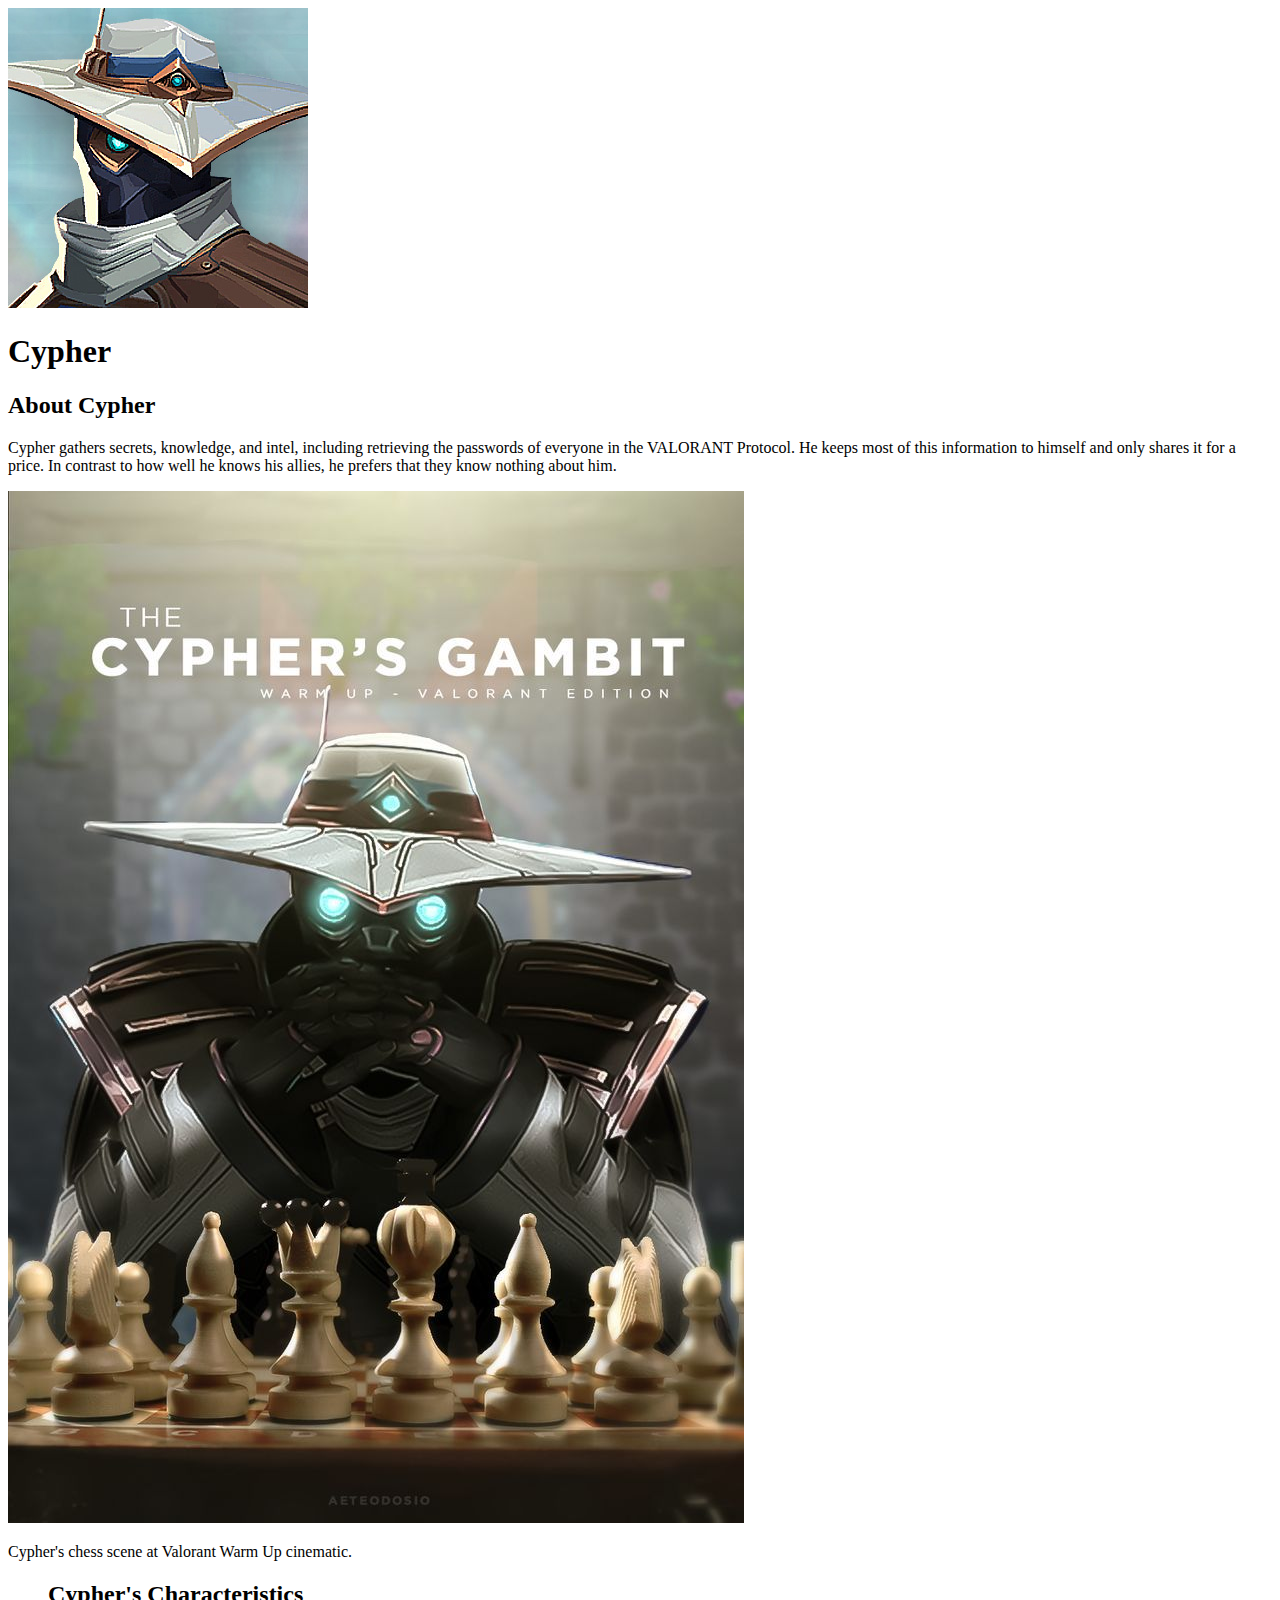
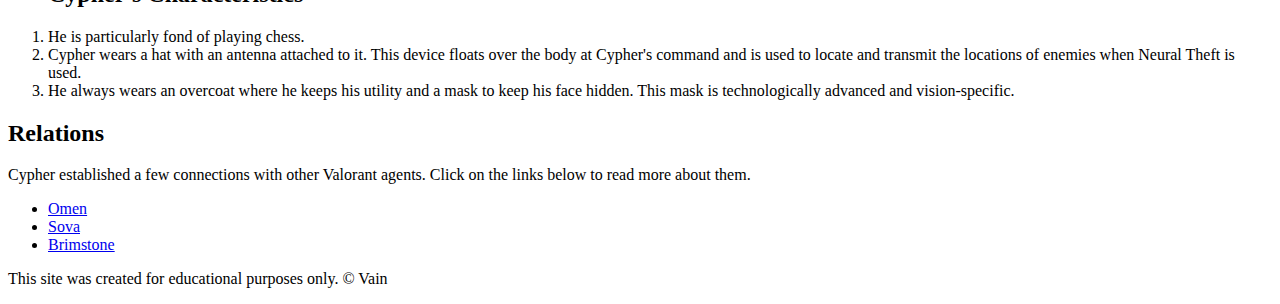
==== index.html @ 7d2cc9a7 "Added our character 's index.html file and a few images" ====
<!DOCTYPE html>
<html>
<head>
	<title>Cypher</title>
	<link rel="icon" href="img/cypher-avatar.jpeg">
</head>
<body>
	<!-- header element -->
	<header>
		<img src="img/cypher-avatar.jpeg">
		<h1>Cypher</h1>
	</header>

	<!-- main element -->
	<main>
		<h2>About Cypher</h2>
		<p>Cypher gathers secrets, knowledge, and intel, including retrieving the passwords of everyone in the VALORANT Protocol. He keeps most of this information to himself and only shares it for a price. In contrast to how well he knows his allies, he prefers that they know nothing about him.</p>
		<img src="img/cypher's-gambit.jpeg">
		<p>Cypher's chess scene at Valorant Warm Up cinematic.</p>
		<ol>
			<!-- Charateristics -->
			<h2>Cypher's Characteristics</h2>
			<li>He is particularly fond of playing chess.</li>
			<li>Cypher wears a hat with an antenna attached to it. This device floats over the body at Cypher's command and is used to locate and transmit the locations of enemies when Neural Theft is used.</li>
			<li>He always wears an overcoat where he keeps his utility and a mask to keep his face hidden. This mask is technologically advanced and vision-specific.</li>
		</ol>

		<!-- Relations -->
		<h2>Relations</h2>
		<p>Cypher established a few connections with other Valorant agents. Click on the links below to read more about them.</p>
		<ul>
			<li><a target="_blank" href="https://valorant.fandom.com/wiki/Omen">Omen</a></li>
			<li><a target="_blank" href="https://valorant.fandom.com/wiki/Sova">Sova</a></li>
			<li><a target="_blank" href="https://valorant.fandom.com/wiki/Brimstone">Brimstone</a></li>
		</ul>
	</main>

</body>
</html>
	<!-- Footer element -->
	<footer>
		<p>This site was created for educational purposes only. &copy; Vain</p>
	</footer>
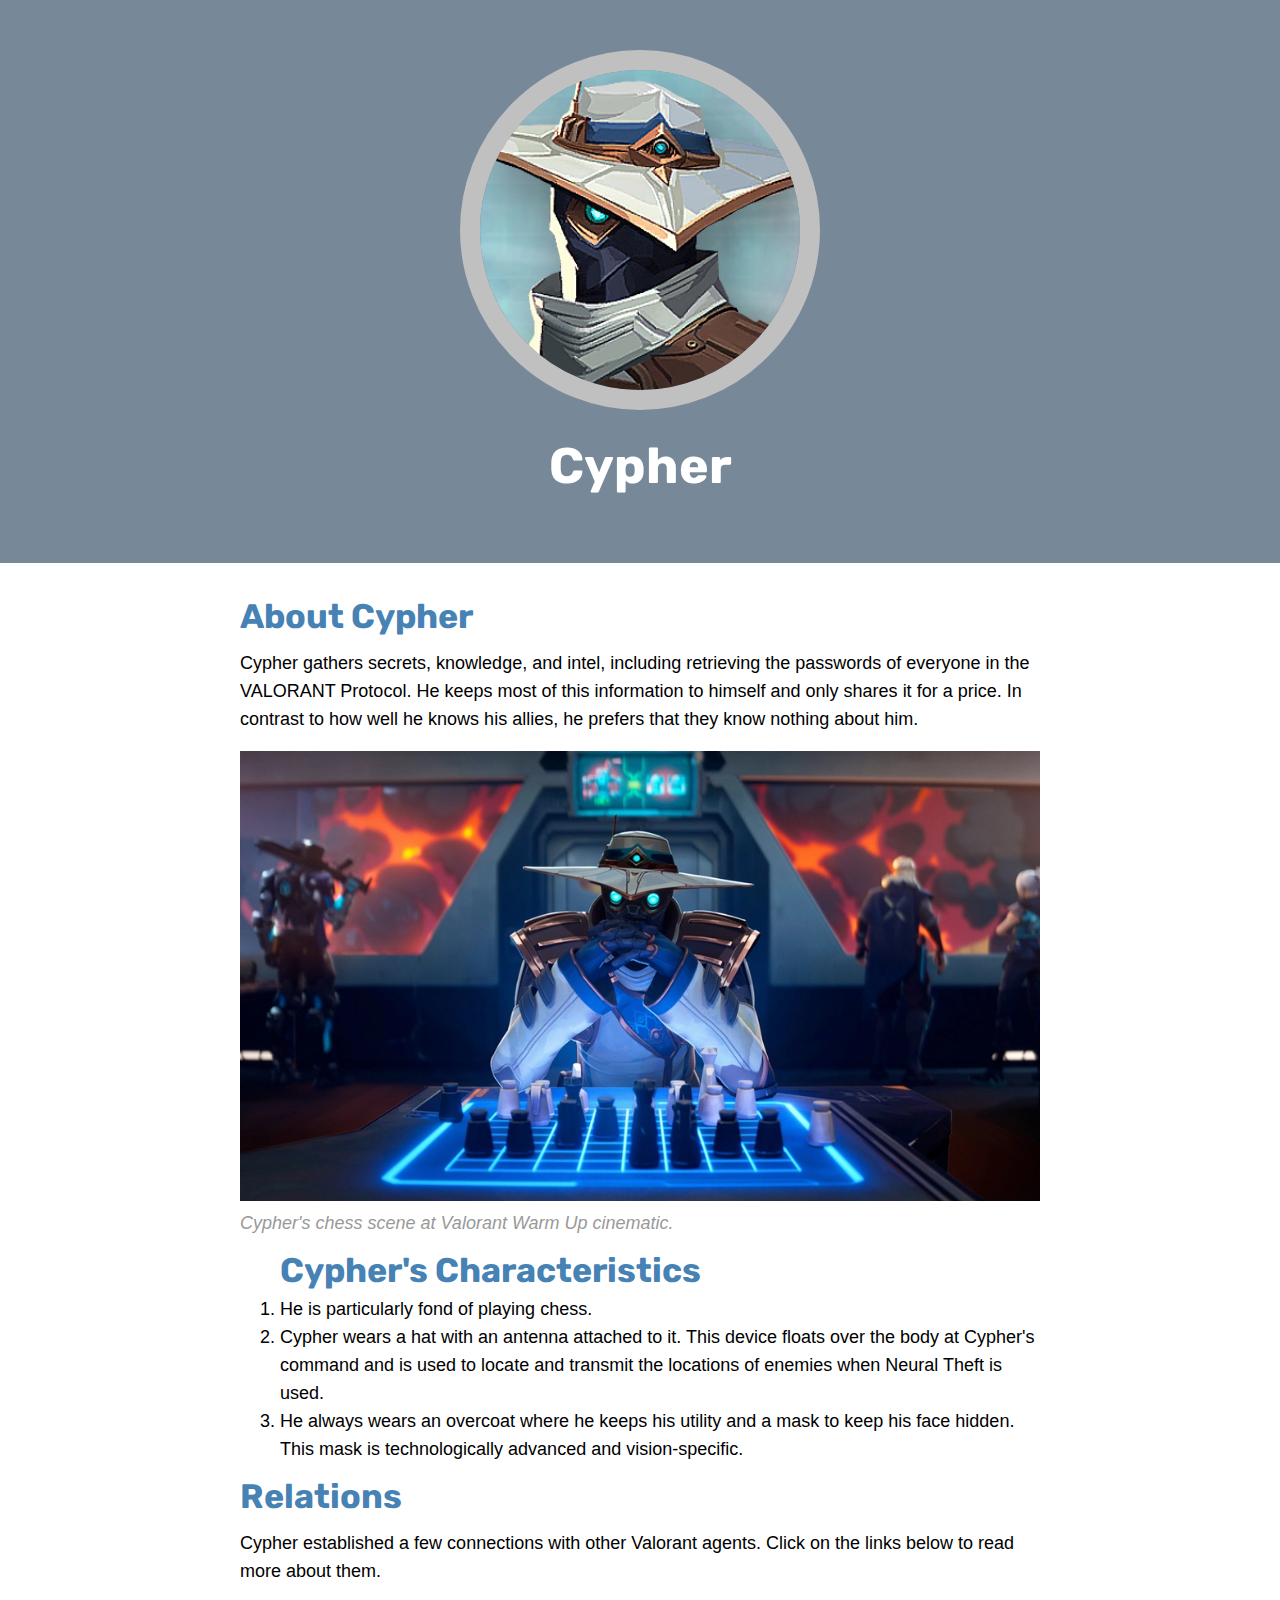
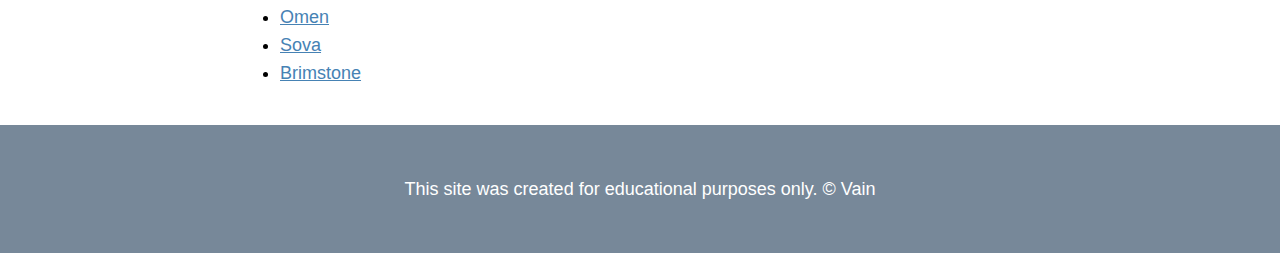
==== commit 2725ec82: "Wrote the CSS for our character's website and changed some HTML" ====
--- a/index.html
+++ b/index.html
@@ -3,6 +3,10 @@
 <head>
 	<title>Cypher</title>
 	<link rel="icon" href="img/cypher-avatar.jpeg">
+	<link rel="preconnect" href="https://fonts.googleapis.com">
+	<link rel="preconnect" href="https://fonts.gstatic.com" crossorigin>
+	<link href="https://fonts.googleapis.com/css2?family=Rubik&display=swap" rel="stylesheet">
+	<link rel="stylesheet" type="text/css" href="css/hero.css">
 </head>
 <body>
 	<!-- header element -->
@@ -15,8 +19,8 @@
 	<main>
 		<h2>About Cypher</h2>
 		<p>Cypher gathers secrets, knowledge, and intel, including retrieving the passwords of everyone in the VALORANT Protocol. He keeps most of this information to himself and only shares it for a price. In contrast to how well he knows his allies, he prefers that they know nothing about him.</p>
-		<img src="img/cypher's-gambit.jpeg">
-		<p>Cypher's chess scene at Valorant Warm Up cinematic.</p>
+		<img src="img/cypher-playing-chess.jpeg">
+		<p class="caption">Cypher's chess scene at Valorant Warm Up cinematic.</p>
 		<ol>
 			<!-- Charateristics -->
 			<h2>Cypher's Characteristics</h2>
--- a/css/hero.css
+++ b/css/hero.css
@@ -0,0 +1,82 @@
+body{
+	margin: 0;
+	font-family: Helvetica, Arial, sans-serif;
+	font-size: 18px;
+	line-height: 28px;
+}
+
+header{
+	background-color: #778899;
+	text-align: center;
+	padding-top: 50px;
+	padding-bottom: 50px;
+}
+
+	h1, h2{
+		font-family: 'Rubik', sans-serif;
+	}
+
+header h1{
+	color: white;
+	font-size: 50px;
+}
+
+header img{
+	border-radius: 180px;
+	width: 320px;
+	border: 20px solid silver;
+}
+
+main{
+	max-width: 800px;
+	margin: 0 auto;
+	padding: 20px;
+}
+
+main img{
+	max-width: 100%;
+}
+
+h2{
+	font-size: 34px;
+	color: #4682B4;
+	margin: 20px 0 10px;
+}
+
+a{
+	color: #4682B4;
+}
+a:hover{
+	color: white;
+	background-color: #778899;
+}
+
+footer{
+	background-color: #778899;
+	text-align: center;
+	color: white;
+	padding: 50px;
+}
+
+footer p{
+	margin: 0;
+}
+
+footer a{
+	color: white;
+}
+
+p.caption{
+	color: #999999;
+	font-style: italic;
+	margin-top: 0;
+}
+
+
+
+
+
+
+
+
+
